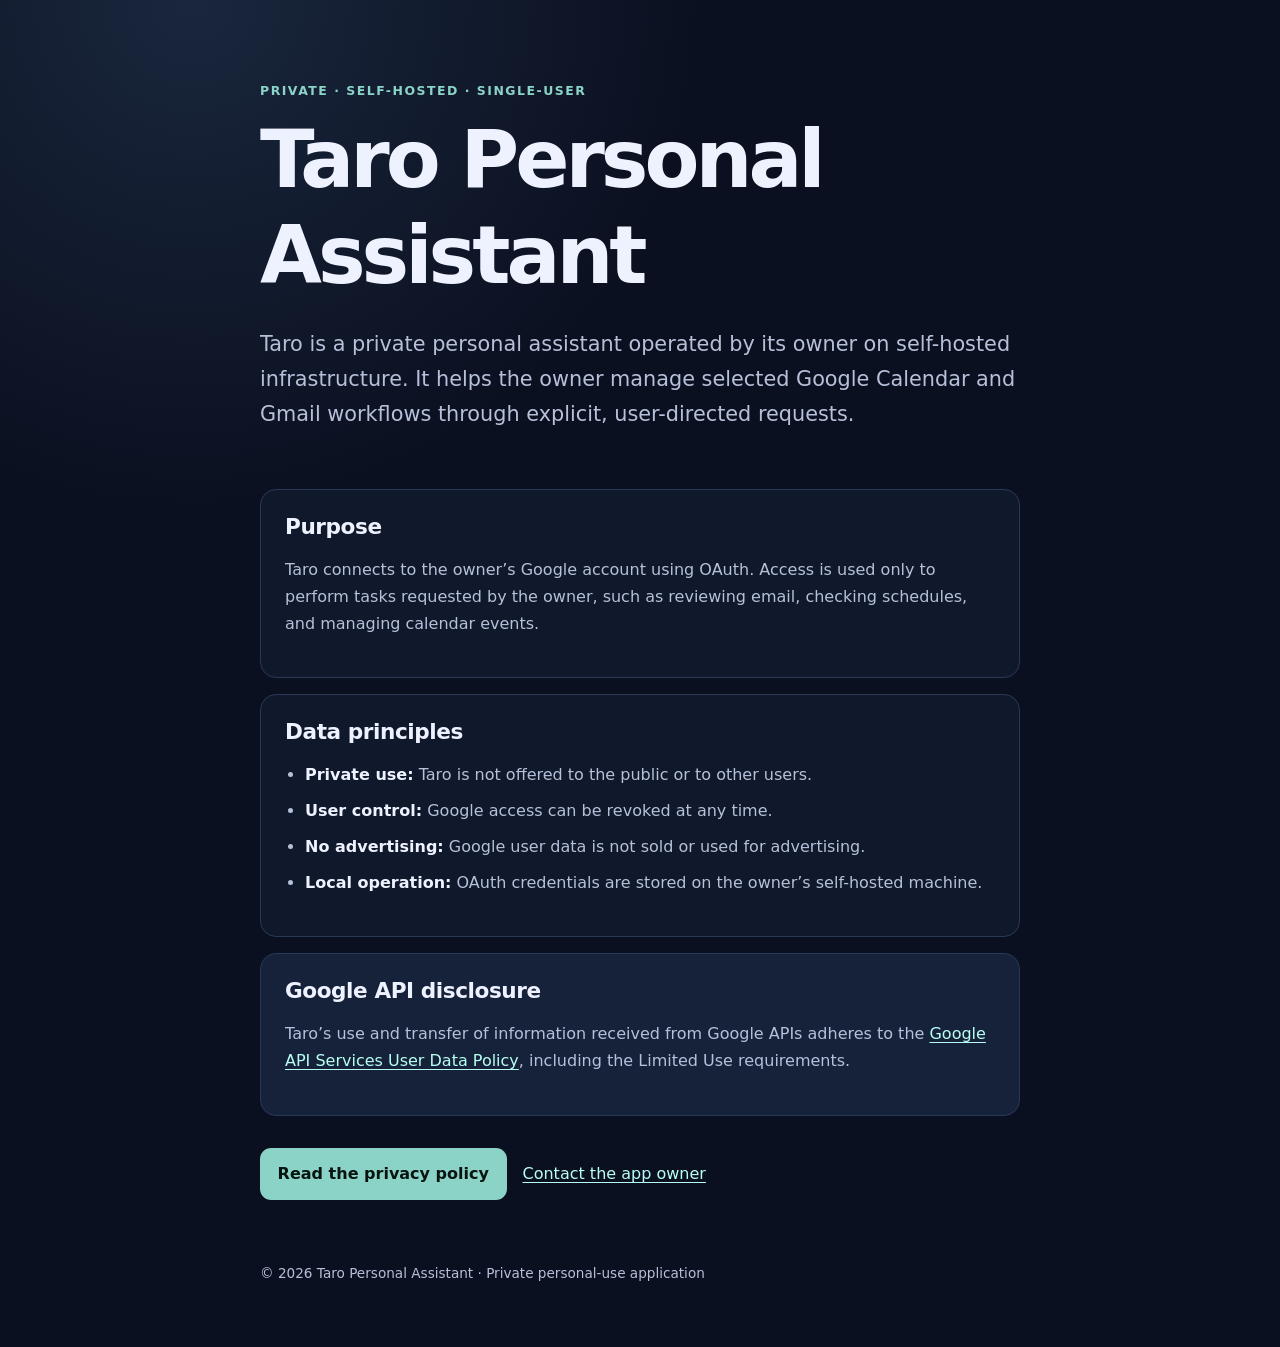
==== index.html @ 0ebfea74 "docs: add OAuth homepage and privacy policy" ====
<!doctype html>
<html lang="en">
<head>
  <meta charset="utf-8">
  <meta name="viewport" content="width=device-width, initial-scale=1">
  <meta name="description" content="Taro is a private, self-hosted personal assistant used by its owner to manage Google Calendar and Gmail workflows.">
  <title>Taro Personal Assistant</title>
  <link rel="stylesheet" href="./styles.css">
</head>
<body>
  <main class="shell">
    <header class="hero">
      <p class="eyebrow">Private · Self-hosted · Single-user</p>
      <h1>Taro Personal Assistant</h1>
      <p class="lede">
        Taro is a private personal assistant operated by its owner on self-hosted
        infrastructure. It helps the owner manage selected Google Calendar and
        Gmail workflows through explicit, user-directed requests.
      </p>
    </header>

    <section aria-labelledby="purpose">
      <h2 id="purpose">Purpose</h2>
      <p>
        Taro connects to the owner’s Google account using OAuth. Access is used
        only to perform tasks requested by the owner, such as reviewing email,
        checking schedules, and managing calendar events.
      </p>
    </section>

    <section aria-labelledby="principles">
      <h2 id="principles">Data principles</h2>
      <ul class="principles">
        <li><strong>Private use:</strong> Taro is not offered to the public or to other users.</li>
        <li><strong>User control:</strong> Google access can be revoked at any time.</li>
        <li><strong>No advertising:</strong> Google user data is not sold or used for advertising.</li>
        <li><strong>Local operation:</strong> OAuth credentials are stored on the owner’s self-hosted machine.</li>
      </ul>
    </section>

    <section class="notice" aria-labelledby="notice">
      <h2 id="notice">Google API disclosure</h2>
      <p>
        Taro’s use and transfer of information received from Google APIs adheres
        to the
        <a href="https://developers.google.com/terms/api-services-user-data-policy" rel="noreferrer">Google API Services User Data Policy</a>,
        including the Limited Use requirements.
      </p>
    </section>

    <nav class="actions" aria-label="Site links">
      <a class="button" href="./privacy/">Read the privacy policy</a>
      <a class="text-link" href="https://github.com/rmace001" rel="me noreferrer">Contact the app owner</a>
    </nav>
  </main>

  <footer>
    <p>© 2026 Taro Personal Assistant · Private personal-use application</p>
  </footer>
</body>
</html>
---- styles.css ----
:root {
  color-scheme: dark;
  --background: #0b1020;
  --surface: #121a2f;
  --surface-soft: #18233d;
  --text: #eef2ff;
  --muted: #b6c0d9;
  --accent: #8bd3c7;
  --accent-strong: #b8fff3;
  --line: #2a3857;
  --max-width: 760px;
  font-family: Inter, ui-sans-serif, system-ui, -apple-system, BlinkMacSystemFont, "Segoe UI", sans-serif;
}

* { box-sizing: border-box; }

html { scroll-behavior: smooth; }

body {
  margin: 0;
  min-height: 100vh;
  background:
    radial-gradient(circle at 15% 0%, rgba(82, 128, 174, 0.2), transparent 32rem),
    var(--background);
  color: var(--text);
  line-height: 1.7;
}

.shell {
  width: min(calc(100% - 2rem), var(--max-width));
  margin: 0 auto;
  padding: 5rem 0 3rem;
}

.hero { padding-bottom: 2.5rem; }
.hero.compact { padding-bottom: 1.5rem; }

.eyebrow {
  margin: 0 0 0.7rem;
  color: var(--accent);
  font-size: 0.78rem;
  font-weight: 750;
  letter-spacing: 0.12em;
  text-transform: uppercase;
}

h1, h2 { line-height: 1.2; }

h1 {
  max-width: 14ch;
  margin: 0;
  font-size: clamp(2.6rem, 8vw, 5rem);
  letter-spacing: -0.05em;
}

h2 {
  margin: 0 0 0.8rem;
  font-size: 1.35rem;
  letter-spacing: -0.02em;
}

p, li { color: var(--muted); }

.lede {
  max-width: 62ch;
  margin: 1.4rem 0 0;
  font-size: clamp(1.05rem, 2.5vw, 1.3rem);
}

section {
  margin: 1rem 0;
  padding: 1.5rem;
  border: 1px solid var(--line);
  border-radius: 1rem;
  background: rgba(18, 26, 47, 0.78);
}

.notice { background: rgba(24, 35, 61, 0.9); }

ul { padding-left: 1.25rem; }
li + li { margin-top: 0.55rem; }

strong { color: var(--text); }

a {
  color: var(--accent-strong);
  text-underline-offset: 0.18em;
}

a:hover { text-decoration-thickness: 0.15em; }

.actions {
  display: flex;
  flex-wrap: wrap;
  align-items: center;
  gap: 1rem;
  margin-top: 2rem;
}

.button {
  display: inline-block;
  padding: 0.8rem 1.1rem;
  border-radius: 0.7rem;
  background: var(--accent);
  color: #071410;
  font-weight: 750;
  text-decoration: none;
}

.text-link { padding: 0.75rem 0; }

.breadcrumb {
  display: flex;
  gap: 0.7rem;
  margin-bottom: 2.5rem;
  color: var(--muted);
  font-size: 0.9rem;
}

.policy h1 { max-width: none; }

footer {
  width: min(calc(100% - 2rem), var(--max-width));
  margin: 0 auto;
  padding: 0 0 3rem;
  font-size: 0.85rem;
}

@media (max-width: 520px) {
  .shell { padding-top: 3rem; }
  section { padding: 1.15rem; }
  .actions { align-items: stretch; flex-direction: column; }
  .button, .text-link { text-align: center; }
}
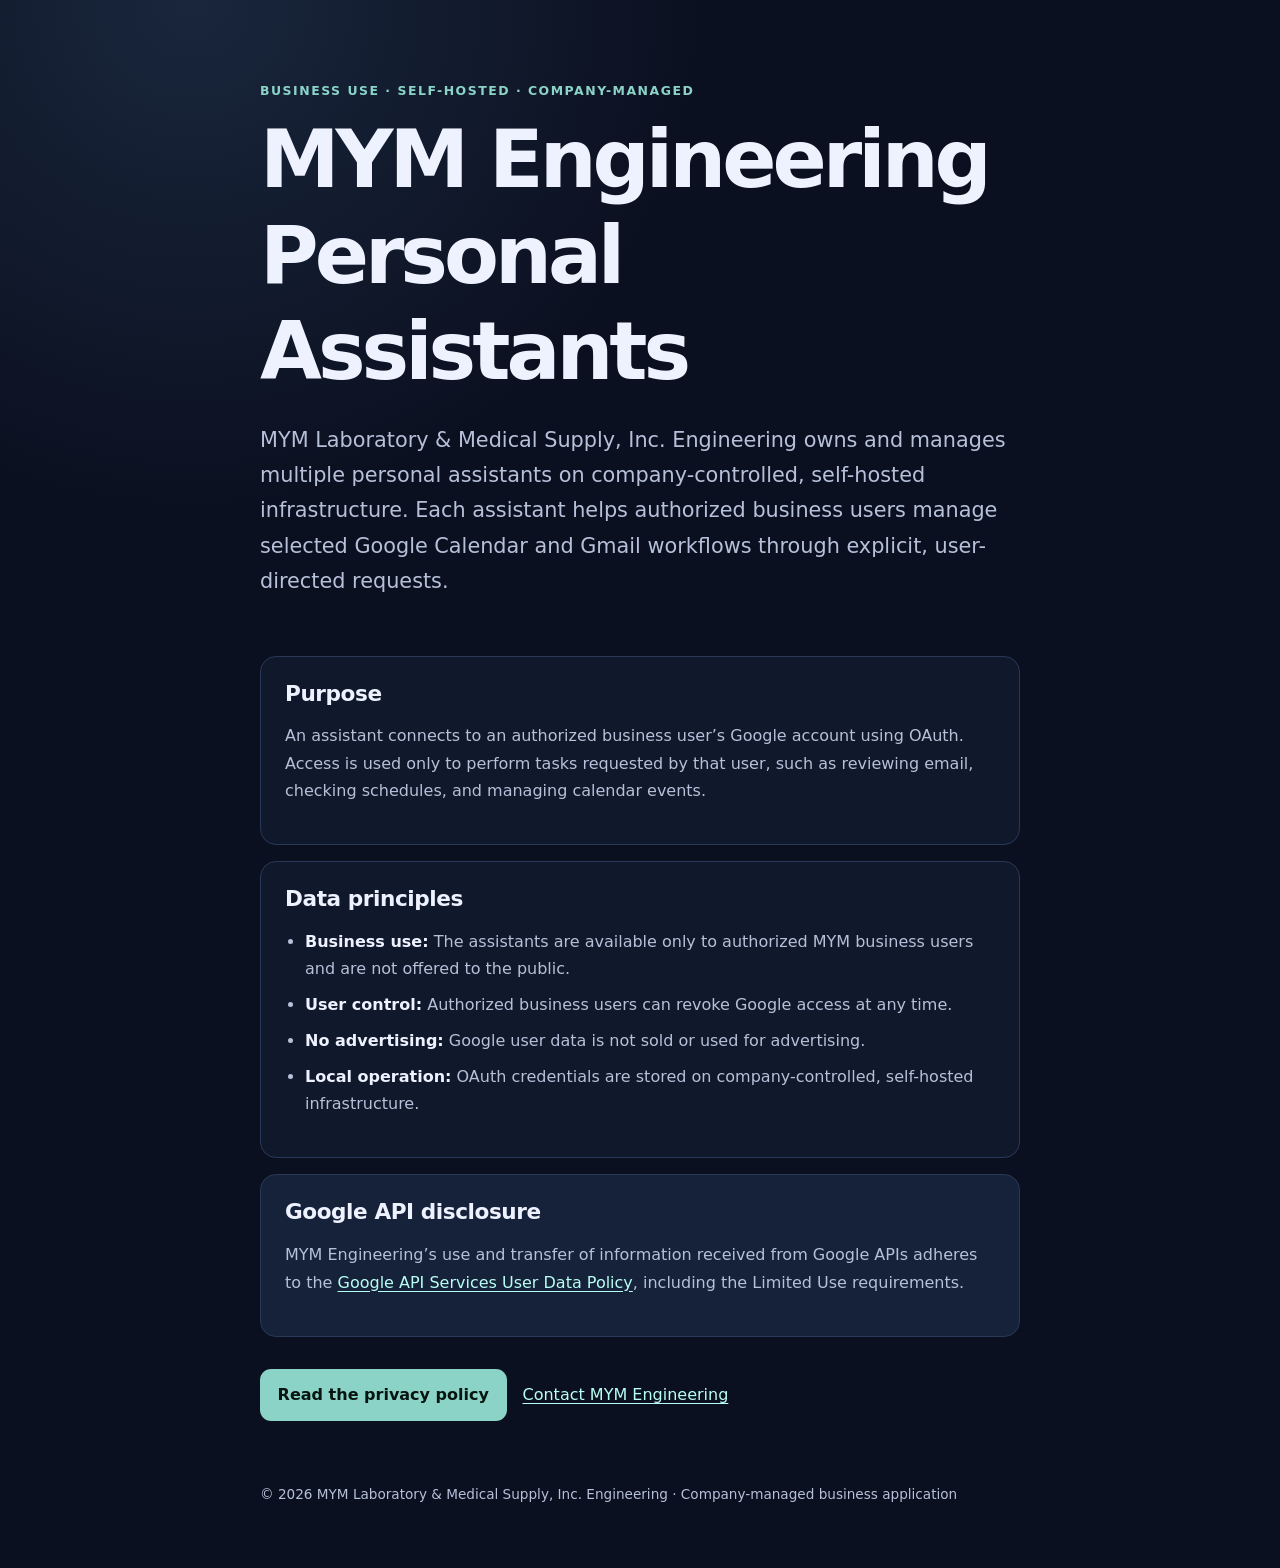
==== commit 03267e3d: "ensure the right username is there" ====
--- a/index.html
+++ b/index.html
@@ -3,45 +3,48 @@
 <head>
   <meta charset="utf-8">
   <meta name="viewport" content="width=device-width, initial-scale=1">
-  <meta name="description" content="Taro is a private, self-hosted personal assistant used by its owner to manage Google Calendar and Gmail workflows.">
-  <title>Taro Personal Assistant</title>
+  <meta name="description" content="MYM Laboratory &amp; Medical Supply, Inc. Engineering manages self-hosted personal assistants for authorized business users to support Google Calendar and Gmail workflows.">
+  <title>MYM Engineering Personal Assistants</title>
   <link rel="stylesheet" href="./styles.css">
 </head>
 <body>
   <main class="shell">
     <header class="hero">
-      <p class="eyebrow">Private · Self-hosted · Single-user</p>
-      <h1>Taro Personal Assistant</h1>
+      <p class="eyebrow">Business use · Self-hosted · Company-managed</p>
+      <h1>MYM Engineering Personal Assistants</h1>
       <p class="lede">
-        Taro is a private personal assistant operated by its owner on self-hosted
-        infrastructure. It helps the owner manage selected Google Calendar and
-        Gmail workflows through explicit, user-directed requests.
+        MYM Laboratory &amp; Medical Supply, Inc. Engineering owns and manages
+        multiple personal assistants on company-controlled, self-hosted
+        infrastructure. Each assistant helps authorized business users manage
+        selected Google Calendar and Gmail workflows through explicit,
+        user-directed requests.
       </p>
     </header>
 
     <section aria-labelledby="purpose">
       <h2 id="purpose">Purpose</h2>
       <p>
-        Taro connects to the owner’s Google account using OAuth. Access is used
-        only to perform tasks requested by the owner, such as reviewing email,
-        checking schedules, and managing calendar events.
+        An assistant connects to an authorized business user’s Google account
+        using OAuth. Access is used only to perform tasks requested by that
+        user, such as reviewing email, checking schedules, and managing
+        calendar events.
       </p>
     </section>
 
     <section aria-labelledby="principles">
       <h2 id="principles">Data principles</h2>
       <ul class="principles">
-        <li><strong>Private use:</strong> Taro is not offered to the public or to other users.</li>
-        <li><strong>User control:</strong> Google access can be revoked at any time.</li>
+        <li><strong>Business use:</strong> The assistants are available only to authorized MYM business users and are not offered to the public.</li>
+        <li><strong>User control:</strong> Authorized business users can revoke Google access at any time.</li>
         <li><strong>No advertising:</strong> Google user data is not sold or used for advertising.</li>
-        <li><strong>Local operation:</strong> OAuth credentials are stored on the owner’s self-hosted machine.</li>
+        <li><strong>Local operation:</strong> OAuth credentials are stored on company-controlled, self-hosted infrastructure.</li>
       </ul>
     </section>
 
     <section class="notice" aria-labelledby="notice">
       <h2 id="notice">Google API disclosure</h2>
       <p>
-        Taro’s use and transfer of information received from Google APIs adheres
+        MYM Engineering’s use and transfer of information received from Google APIs adheres
         to the
         <a href="https://developers.google.com/terms/api-services-user-data-policy" rel="noreferrer">Google API Services User Data Policy</a>,
         including the Limited Use requirements.
@@ -50,12 +53,12 @@
 
     <nav class="actions" aria-label="Site links">
       <a class="button" href="./privacy/">Read the privacy policy</a>
-      <a class="text-link" href="https://github.com/rmace001" rel="me noreferrer">Contact the app owner</a>
+      <a class="text-link" href="./privacy/#contact">Contact MYM Engineering</a>
     </nav>
   </main>
 
   <footer>
-    <p>© 2026 Taro Personal Assistant · Private personal-use application</p>
+    <p>© 2026 MYM Laboratory &amp; Medical Supply, Inc. Engineering · Company-managed business application</p>
   </footer>
 </body>
 </html>
